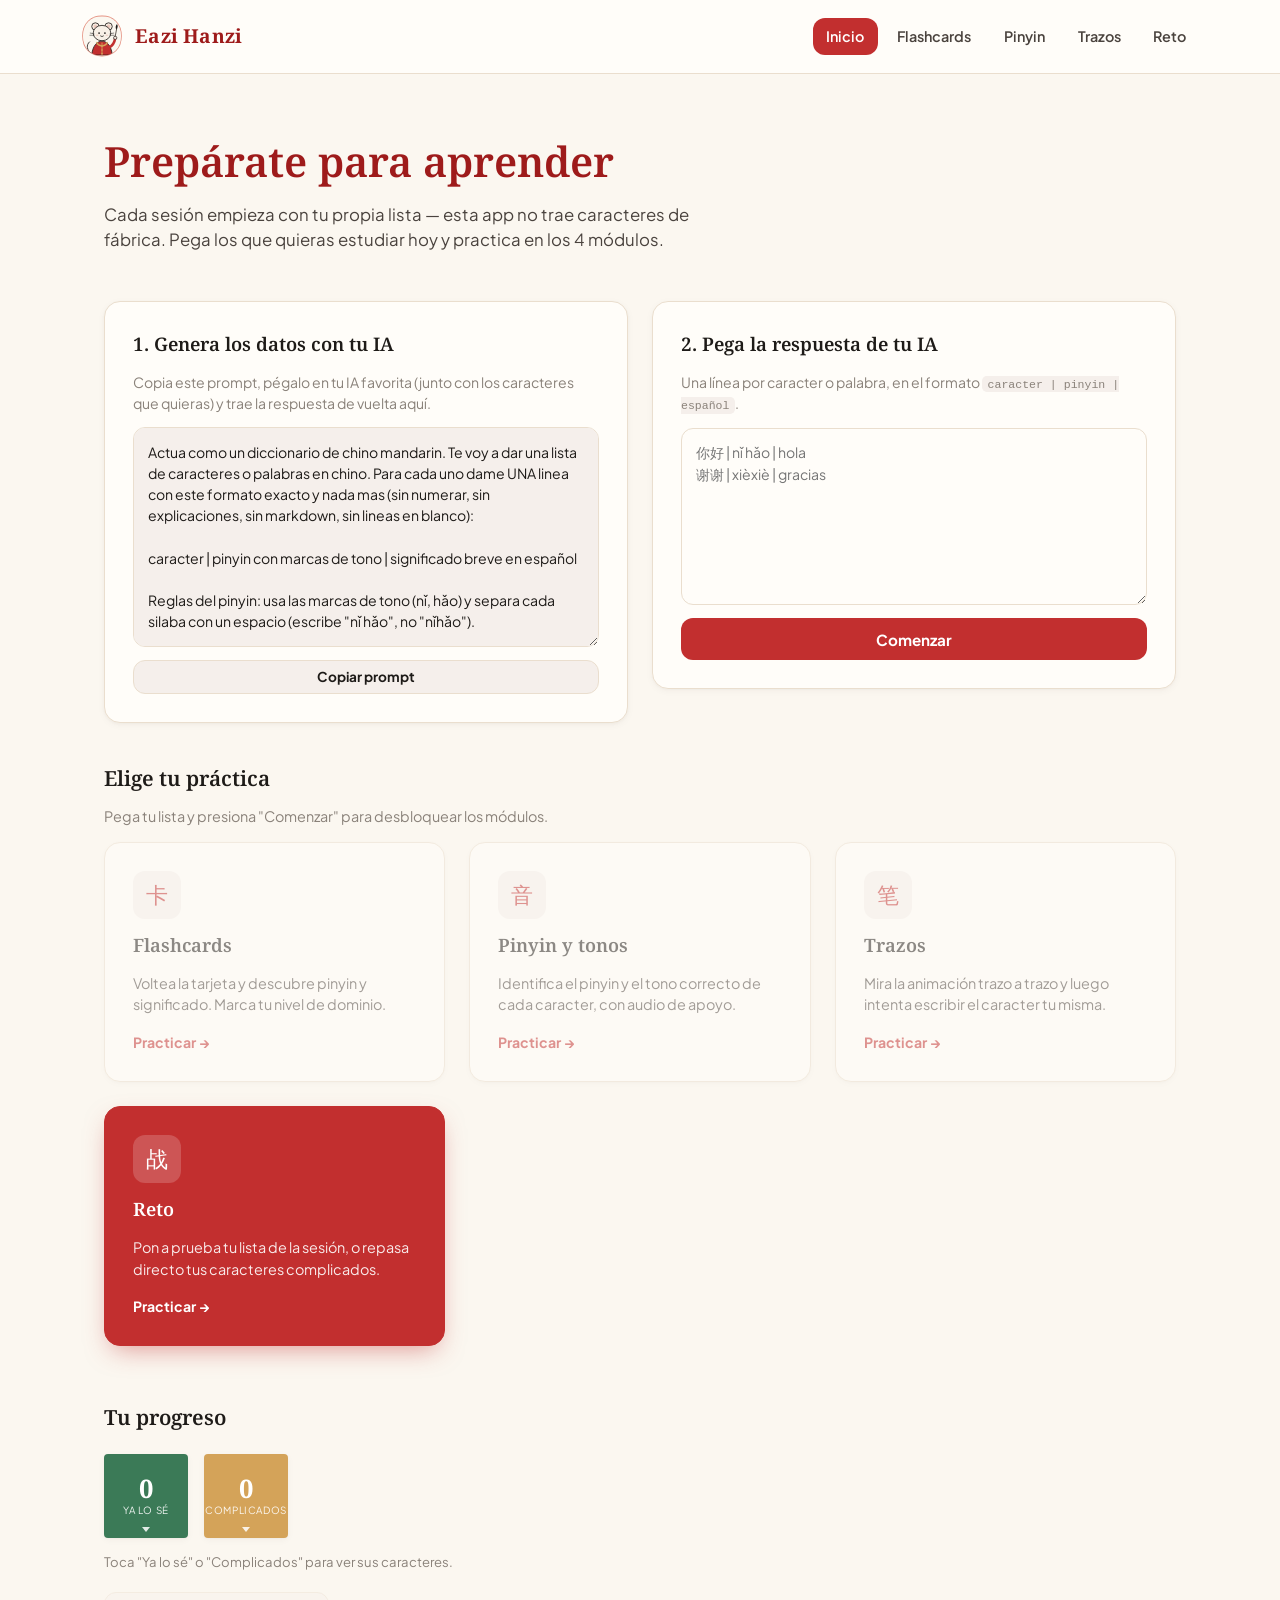
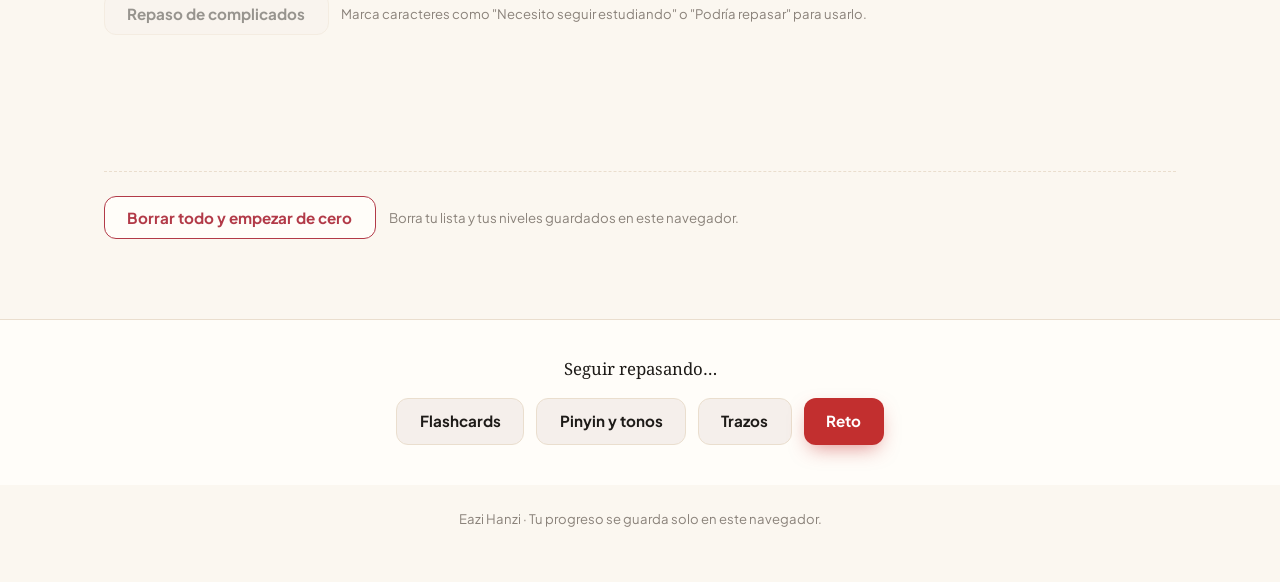
==== index.html @ 1be966c7 "Eazi Hanzi" ====
<!DOCTYPE html>
<html lang="es">
<head>
<meta charset="UTF-8">
<meta name="viewport" content="width=device-width, initial-scale=1.0">
<title>Eazi Hanzi — Prepárate para aprender</title>
<link rel="icon" href="assets/logo.svg" type="image/svg+xml">
<link rel="preconnect" href="https://fonts.googleapis.com">
<link href="https://fonts.googleapis.com/css2?family=Noto+Serif:wght@600;700&family=Plus+Jakarta+Sans:wght@400;500;600;700&display=swap" rel="stylesheet">
<link rel="stylesheet" href="css/design-system.css">
<link rel="stylesheet" href="css/home.css">
</head>
<body data-page="index">

<header class="site-header">
  <div class="container site-header__inner">
    <a href="index.html" class="brand">
      <img src="assets/logo.svg" alt="Mascota Eazi Hanzi" class="brand__logo">
      <span class="brand__name">Eazi Hanzi</span>
    </a>
    <nav class="main-nav">
      <a href="index.html" class="is-active">Inicio</a>
      <a href="flashcards.html">Flashcards</a>
      <a href="pinyin.html">Pinyin</a>
      <a href="trazos.html">Trazos</a>
      <a href="reto.html">Reto</a>
    </nav>
  </div>
</header>

<main>
  <section class="section hero">
    <div class="container">
      <h1 class="hero__title">Prepárate para aprender</h1>
      <p class="hero__subtitle">Cada sesión empieza con tu propia lista — esta app no trae caracteres de fábrica. Pega los que quieras estudiar hoy y practica en los 4 módulos.</p>
    </div>
  </section>

  <section class="section setup-section">
    <div class="container">
      <div class="setup-grid">

        <div class="card setup-panel">
          <h3>1. Genera los datos con tu IA</h3>
          <p class="text-muted setup-panel__hint">Copia este prompt, pégalo en tu IA favorita (junto con los caracteres que quieras) y trae la respuesta de vuelta aquí.</p>
          <textarea class="ai-prompt-box" id="ai-prompt-box" rows="9"></textarea>
          <button class="btn btn-secondary btn-block btn-sm" id="copy-prompt-btn">Copiar prompt</button>
        </div>

        <div class="card setup-panel">
          <h3>2. Pega la respuesta de tu IA</h3>
          <p class="text-muted setup-panel__hint">Una línea por caracter o palabra, en el formato <code>caracter | pinyin | español</code>.</p>
          <textarea id="ai-response-input" rows="7" placeholder="你好 | nǐ hǎo | hola&#10;谢谢 | xièxiè | gracias"></textarea>
          <button class="btn btn-primary btn-block" id="start-session-btn">Comenzar</button>
          <p class="setup-feedback" id="setup-feedback" hidden></p>
        </div>

      </div>

      <div class="active-list-summary" id="active-list-summary" hidden>
        <h3>Tu lista de esta sesión</h3>
        <div class="active-list-chips" id="active-list-chips"></div>
      </div>
    </div>
  </section>

  <section class="section modules-section">
    <div class="container">
      <h2 class="section-title">Elige tu práctica</h2>
      <p class="text-muted" id="modules-hint">Pega tu lista y presiona "Comenzar" para desbloquear los módulos.</p>

      <div class="grid" id="modules-grid">
        <a href="flashcards.html" class="card card--interactive module-card module-card--locked" style="grid-column: span 4;" data-module>
          <div class="module-card__icon">卡</div>
          <h3>Flashcards</h3>
          <p>Voltea la tarjeta y descubre pinyin y significado. Marca tu nivel de dominio.</p>
          <span class="module-card__cta">Practicar &rarr;</span>
        </a>
        <a href="pinyin.html" class="card card--interactive module-card module-card--locked" style="grid-column: span 4;" data-module>
          <div class="module-card__icon">音</div>
          <h3>Pinyin y tonos</h3>
          <p>Identifica el pinyin y el tono correcto de cada caracter, con audio de apoyo.</p>
          <span class="module-card__cta">Practicar &rarr;</span>
        </a>
        <a href="trazos.html" class="card card--interactive module-card module-card--locked" style="grid-column: span 4;" data-module>
          <div class="module-card__icon">笔</div>
          <h3>Trazos</h3>
          <p>Mira la animación trazo a trazo y luego intenta escribir el caracter tu misma.</p>
          <span class="module-card__cta">Practicar &rarr;</span>
        </a>
        <a href="reto.html" class="card card--interactive module-card module-card--reto" style="grid-column: span 4;">
          <div class="module-card__icon">战</div>
          <h3>Reto</h3>
          <p>Pon a prueba tu lista de la sesión, o repasa directo tus caracteres complicados.</p>
          <span class="module-card__cta">Practicar &rarr;</span>
        </a>
      </div>
    </div>
  </section>

  <section class="section" id="progress-panel"></section>

  <section class="section">
    <div class="container">
      <div class="reset-row">
        <button class="btn btn-danger-outline" id="reset-app-btn">Borrar todo y empezar de cero</button>
        <span class="text-muted reset-row__hint">Borra tu lista y tus niveles guardados en este navegador.</span>
      </div>
    </div>
  </section>
</main>

<footer class="site-footer" id="site-footer"></footer>

<p class="footer-note">Eazi Hanzi · Tu progreso se guarda solo en este navegador.</p>

<script src="js/pinyin-tones.js"></script>
<script src="js/storage.js"></script>
<script src="js/speech.js"></script>
<script src="js/parse.js"></script>
<script src="js/site-footer.js"></script>
<script src="js/progress-panel.js"></script>
<script src="js/home.js"></script>
</body>
</html>
---- css/design-system.css ----
/* =========================================================
   Eazi Hanzi Peng You — Design System
   "Warm Vermilion & Rice Paper"
   ========================================================= */

:root {
  /* Colores base */
  --color-primary: #C22F2F;
  --color-primary-hover: #B82525;
  --color-primary-active: #9E1B1B;
  --color-secondary: #D4A359;
  --color-tertiary: #3B7A57;

  --color-text: #1E1B18;
  --color-text-secondary: #4A433E;
  --color-text-muted: #8A827A;

  --color-bg: #FBF7F0;
  --color-surface: #FFFDF9;
  --color-surface-sunken: #F5EFEB;
  --color-border: #EADECE;

  --color-danger: #B23A48;
  --color-danger-bg: #F7E7E5;
  --color-success-bg: #E7F0EA;

  /* Tonos de pinyin */
  --tone-1: #C22F2F;
  --tone-2: #D4A359;
  --tone-3: #3B7A57;
  --tone-4: #7A3B69;
  --tone-neutral: #8A827A;

  /* Tipografia */
  --font-serif: 'Noto Serif', serif;
  --font-sans: 'Plus Jakarta Sans', sans-serif;

  /* Radios y sombras */
  --radius-card: 1rem;
  --radius-btn: 0.75rem;
  --radius-pill: 9999px;
  --radius-seal: 4px;
  --shadow-card: 0 2px 8px -1px rgba(65,48,30,0.05), 0 1px 3px 0 rgba(65,48,30,0.03);
  --shadow-card-hover: 0 8px 24px -4px rgba(65,48,30,0.08), 0 3px 6px -2px rgba(65,48,30,0.04);

  /* Espaciado */
  --space-section: 3rem;
}

/* ---------- Reset ---------- */
*, *::before, *::after { box-sizing: border-box; }
html, body { margin: 0; padding: 0; }
body {
  background: var(--color-bg);
  color: var(--color-text);
  font-family: var(--font-sans);
  line-height: 1.5;
  -webkit-font-smoothing: antialiased;
}
h1, h2, h3, h4 {
  font-family: var(--font-serif);
  color: var(--color-text);
  margin: 0 0 0.5em;
  font-weight: 600;
}
p { margin: 0 0 1em; color: var(--color-text-secondary); }
a { color: inherit; text-decoration: none; }
ul { list-style: none; margin: 0; padding: 0; }
button { font-family: inherit; cursor: pointer; }
img { max-width: 100%; display: block; }

/* ---------- Layout ---------- */
.container {
  width: 100%;
  max-width: 1120px;
  margin: 0 auto;
  padding: 0 1.5rem;
}
.grid {
  display: grid;
  gap: 1.5rem;
  grid-template-columns: repeat(4, 1fr);
}
@media (min-width: 640px) {
  .grid { grid-template-columns: repeat(8, 1fr); }
}
@media (min-width: 1024px) {
  .grid { grid-template-columns: repeat(12, 1fr); }
}
.section {
  padding: var(--space-section) 0;
}

/* ---------- Header / Nav ---------- */
.site-header {
  border-bottom: 1px solid var(--color-border);
  background: var(--color-surface);
}
.site-header__inner {
  display: flex;
  align-items: center;
  justify-content: space-between;
  gap: 1rem;
  padding: 0.9rem 0;
}
.brand {
  display: flex;
  align-items: center;
  gap: 0.7rem;
}
.brand__logo {
  width: 44px;
  height: 44px;
  flex-shrink: 0;
  transition: transform 0.35s cubic-bezier(0.34, 1.56, 0.64, 1);
}
.brand:hover .brand__logo { transform: rotate(-6deg) scale(1.06); }
.brand__name {
  font-family: var(--font-serif);
  color: var(--color-primary-active);
  font-size: 1.2rem;
  font-weight: 700;
  letter-spacing: 0.01em;
  line-height: 1.15;
}
.main-nav {
  display: flex;
  gap: 0.35rem;
  flex-wrap: wrap;
}
.main-nav a {
  padding: 0.5rem 0.85rem;
  border-radius: var(--radius-btn);
  font-size: 0.9rem;
  font-weight: 600;
  color: var(--color-text-secondary);
  transition: background 0.15s ease, color 0.15s ease;
}
.main-nav a:hover {
  background: var(--color-surface-sunken);
  color: var(--color-text);
}
.main-nav a.is-active {
  background: var(--color-primary);
  color: #fff;
}

/* ---------- Buttons ---------- */
.btn {
  display: inline-flex;
  align-items: center;
  justify-content: center;
  gap: 0.5rem;
  padding: 0.7rem 1.4rem;
  border-radius: var(--radius-btn);
  border: none;
  font-weight: 700;
  font-size: 0.95rem;
  transition: background 0.15s ease, transform 0.1s ease, box-shadow 0.15s ease;
  white-space: nowrap;
}
.btn:active { transform: translateY(1px); }
.btn:disabled { opacity: 0.45; cursor: not-allowed; transform: none; }

.btn-primary {
  background: var(--color-primary);
  color: #fff;
}
.btn-primary:hover:not(:disabled) { background: var(--color-primary-hover); }
.btn-primary:active:not(:disabled) { background: var(--color-primary-active); }

.btn-secondary {
  background: var(--color-surface-sunken);
  border: 1px solid var(--color-border);
  color: var(--color-text);
}
.btn-secondary:hover:not(:disabled) { background: #EFE6DC; }

.btn-ghost {
  background: transparent;
  color: var(--color-text-secondary);
}
.btn-ghost:hover:not(:disabled) { background: var(--color-surface-sunken); }

.btn-danger-outline {
  background: var(--color-surface);
  border: 1px solid var(--color-danger);
  color: var(--color-danger);
}
.btn-danger-outline:hover:not(:disabled) { background: var(--color-danger-bg); }

.btn-seal {
  width: 44px;
  height: 44px;
  padding: 0;
  border-radius: var(--radius-seal);
  background: var(--color-surface-sunken);
  border: 1px solid var(--color-border);
  color: var(--color-text);
  font-size: 1.1rem;
}
.btn-seal:hover:not(:disabled) { background: var(--color-primary); color: #fff; border-color: var(--color-primary); }
.btn-seal.is-active { background: var(--color-primary); color: #fff; border-color: var(--color-primary); }

.btn-block { width: 100%; }
.btn-sm { padding: 0.45rem 0.9rem; font-size: 0.85rem; }

/* ---------- Cards ---------- */
.card {
  background: var(--color-surface);
  border: 1px solid var(--color-border);
  border-radius: var(--radius-card);
  box-shadow: var(--shadow-card);
  transition: box-shadow 0.2s ease, transform 0.2s ease;
}
.card--interactive:hover {
  box-shadow: var(--shadow-card-hover);
  transform: translateY(-2px);
}

/* ---------- Module cards (home) ---------- */
.module-card {
  padding: 1.75rem;
  display: flex;
  flex-direction: column;
  gap: 0.75rem;
  height: 100%;
}
.module-card__icon {
  width: 48px;
  height: 48px;
  border-radius: var(--radius-btn);
  display: flex;
  align-items: center;
  justify-content: center;
  font-size: 1.4rem;
  background: var(--color-surface-sunken);
  color: var(--color-primary);
}
.module-card h3 { margin-bottom: 0.15rem; font-size: 1.15rem; }
.module-card p { font-size: 0.9rem; margin-bottom: 0.25rem; }
.module-card__cta {
  margin-top: auto;
  font-weight: 700;
  color: var(--color-primary);
  font-size: 0.88rem;
  display: flex;
  align-items: center;
  gap: 0.35rem;
}

/* ---------- Badges / Seals (progress) ---------- */
.seal-badge {
  display: inline-flex;
  flex-direction: column;
  align-items: center;
  justify-content: center;
  gap: 0.15rem;
  width: 84px;
  height: 84px;
  border-radius: var(--radius-seal);
  background: var(--color-primary);
  color: #fff;
  box-shadow: var(--shadow-card);
}
.seal-badge__value {
  font-family: var(--font-serif);
  font-size: 1.6rem;
  font-weight: 700;
  line-height: 1;
}
.seal-badge__label {
  font-size: 0.62rem;
  text-transform: uppercase;
  letter-spacing: 0.06em;
  opacity: 0.9;
}
.seal-badge--secondary { background: var(--color-secondary); }
.seal-badge--tertiary { background: var(--color-tertiary); }
.seal-badge--muted { background: var(--color-text-muted); }

/* ---------- Tone chips ---------- */
.tone-chip {
  display: inline-flex;
  align-items: center;
  gap: 0.3rem;
  padding: 0.3rem 0.75rem;
  border-radius: var(--radius-pill);
  font-size: 0.82rem;
  font-weight: 700;
  color: #fff;
}
.tone-chip--1 { background: var(--tone-1); }
.tone-chip--2 { background: var(--tone-2); }
.tone-chip--3 { background: var(--tone-3); }
.tone-chip--4 { background: var(--tone-4); }
.tone-chip--0, .tone-chip--5 { background: var(--tone-neutral); }
.tone-chip--outline {
  background: transparent;
  border: 1.5px solid currentColor;
}

/* ---------- Character display ---------- */
.hanzi-display {
  font-family: var(--font-serif);
  font-weight: 600;
  line-height: 1;
  color: var(--color-text);
  text-align: center;
}
.hanzi-display--hero {
  font-size: 56px;
}
@media (min-width: 768px) {
  .hanzi-display--hero { font-size: 80px; }
}

/* ---------- Tianzige / grid guide ---------- */
.tianzige {
  position: relative;
  width: 320px;
  height: 320px;
  max-width: 100%;
  aspect-ratio: 1 / 1;
  background: var(--color-surface-sunken);
  border: 1px solid var(--color-border);
  border-radius: var(--radius-card);
  overflow: hidden;
}
@media (min-width: 768px) {
  .tianzige { width: 440px; height: 440px; }
}
.tianzige::before,
.tianzige::after {
  content: '';
  position: absolute;
  z-index: 0;
}
.tianzige::before {
  top: 0; bottom: 0; left: 50%;
  width: 2px;
  transform: translateX(-1px);
  background-image: repeating-linear-gradient(to bottom, rgba(212,163,89,0.35) 0 6px, transparent 6px 12px);
}
.tianzige::after {
  left: 0; right: 0; top: 50%;
  height: 2px;
  transform: translateY(-1px);
  background-image: repeating-linear-gradient(to right, rgba(212,163,89,0.35) 0 6px, transparent 6px 12px);
}
.tianzige svg {
  position: relative;
  z-index: 1;
}
.tianzige__diag {
  position: absolute;
  inset: 0;
}
.tianzige__diag::before, .tianzige__diag::after {
  content: '';
  position: absolute;
  top: 0; left: 0; right: 0; bottom: 0;
}
.tianzige__target {
  position: absolute;
  inset: 0;
  z-index: 2;
}

/* ---------- Forms ---------- */
.field {
  display: flex;
  flex-direction: column;
  gap: 0.4rem;
  margin-bottom: 1.1rem;
}
.field label {
  font-size: 0.85rem;
  font-weight: 700;
  color: var(--color-text-secondary);
}
.field input[type="text"],
.field select {
  font-family: inherit;
  font-size: 1rem;
  padding: 0.65rem 0.85rem;
  border-radius: var(--radius-btn);
  border: 1px solid var(--color-border);
  background: var(--color-surface);
  color: var(--color-text);
}
.field input[type="text"]:focus,
.field select:focus {
  outline: none;
  border-color: var(--color-primary);
  box-shadow: 0 0 0 3px rgba(194,47,47,0.12);
}
.checkbox-row {
  display: flex;
  align-items: center;
  gap: 0.6rem;
  padding: 0.55rem 0.2rem;
}
.checkbox-row input { accent-color: var(--color-primary); width: 18px; height: 18px; }

/* ---------- Utility ---------- */
.text-muted { color: var(--color-text-muted); }
.text-center { text-align: center; }
.flex { display: flex; }
.flex-col { flex-direction: column; }
.items-center { align-items: center; }
.justify-center { justify-content: center; }
.justify-between { justify-content: space-between; }
.gap-1 { gap: 0.5rem; }
.gap-2 { gap: 1rem; }
.gap-3 { gap: 1.5rem; }
.mt-0 { margin-top: 0; }
.mb-0 { margin-bottom: 0; }

.feedback-correct {
  background: var(--color-success-bg);
  color: var(--color-tertiary);
  border: 1px solid var(--color-tertiary);
}
.feedback-incorrect {
  background: var(--color-danger-bg);
  color: var(--color-danger);
  border: 1px solid var(--color-danger);
}

/* ---------- Layout de práctica: contenido + panel de niveles a la derecha ---------- */
.practice-layout {
  display: grid;
  grid-template-columns: 1fr;
  gap: 1.75rem;
  align-items: start;
}
@media (min-width: 900px) {
  .practice-layout { grid-template-columns: minmax(0, 1fr) 260px; gap: 2.5rem; }
}

/* ---------- Panel de niveles de dominio (Flashcards, Pinyin, Trazos) ---------- */
.mastery-panel {
  display: flex;
  flex-direction: column;
  gap: 0.7rem;
  position: sticky;
  top: 1.5rem;
}
.mastery-panel__title {
  margin: 0 0 0.15rem;
  font-size: 0.78rem;
  font-weight: 800;
  text-transform: uppercase;
  letter-spacing: 0.07em;
  color: var(--color-text-muted);
}

/* Mientras el caracter no tenga nivel, el panel lo pide */
.mastery-panel.is-required .mastery-panel__title { color: var(--color-primary); }
@keyframes masteryNudge {
  0%, 100% { box-shadow: 0 0 0 0 rgba(194,47,47,0); }
  50% { box-shadow: 0 0 0 5px rgba(194,47,47,0.12); }
}
.mastery-panel.is-required .mastery-box {
  animation: masteryNudge 2.2s ease-in-out infinite;
  border-radius: var(--radius-card);
}
.mastery-panel.is-required .mastery-box:nth-child(3) { animation-delay: 0.15s; }
.mastery-panel.is-required .mastery-box:nth-child(4) { animation-delay: 0.3s; }

/* Aviso de que falta marcar el nivel */
.nav-hint {
  margin: 0.75rem 0 0;
  text-align: center;
  font-size: 0.85rem;
  font-weight: 700;
  color: var(--color-primary);
}

@media (prefers-reduced-motion: reduce) {
  .mastery-panel.is-required .mastery-box { animation: none; }
}

.mastery-box {
  --mastery-color: var(--color-text-muted);
  --mastery-tint: var(--color-surface-sunken);
  display: flex;
  align-items: center;
  justify-content: space-between;
  gap: 0.75rem;
  width: 100%;
  padding: 0.85rem 1rem;
  border-radius: var(--radius-card);
  border: 1.5px solid var(--mastery-color);
  background: var(--mastery-tint);
  color: var(--mastery-color);
  font-weight: 700;
  font-size: 0.85rem;
  text-align: left;
  transition:
    transform 0.22s cubic-bezier(0.34, 1.56, 0.64, 1),
    box-shadow 0.22s ease,
    background 0.2s ease,
    color 0.2s ease;
}
.mastery-box__label { line-height: 1.25; }
.mastery-box__count {
  display: inline-flex;
  align-items: center;
  justify-content: center;
  min-width: 30px;
  height: 30px;
  padding: 0 0.4rem;
  border-radius: var(--radius-seal);
  background: var(--mastery-color);
  color: #fff;
  font-family: var(--font-serif);
  font-size: 1rem;
  font-weight: 700;
  flex-shrink: 0;
  transition: transform 0.2s ease;
}
.mastery-box:hover {
  background: var(--mastery-color);
  color: #fff;
  transform: translateY(-3px);
  box-shadow: 0 10px 20px -8px var(--mastery-color);
}
.mastery-box:hover .mastery-box__count { background: rgba(255,255,255,0.25); }
.mastery-box:active { transform: translateY(-1px); }
.mastery-box.is-active {
  background: var(--mastery-color);
  color: #fff;
  box-shadow: 0 6px 16px -8px var(--mastery-color);
}
.mastery-box.is-active .mastery-box__count { background: rgba(255,255,255,0.25); }

.mastery-box--studying { --mastery-color: var(--color-danger); --mastery-tint: var(--color-danger-bg); }
.mastery-box--review { --mastery-color: #B8862B; --mastery-tint: #FBF0DE; }
.mastery-box--known { --mastery-color: var(--color-tertiary); --mastery-tint: var(--color-success-bg); }

/* la cajita "recibe" el caracter que le llega volando */
@keyframes masteryReceive {
  0% { transform: scale(1); }
  40% { transform: scale(1.09); }
  100% { transform: scale(1); }
}
.mastery-box.is-receiving { animation: masteryReceive 0.45s cubic-bezier(0.34, 1.56, 0.64, 1); }
.mastery-box.is-receiving .mastery-box__count { transform: scale(1.25); }

/* clon del caracter que viaja hasta la cajita */
.flying-hanzi {
  position: fixed;
  z-index: 60;
  pointer-events: none;
  font-family: var(--font-serif);
  font-weight: 600;
  color: var(--color-primary);
  line-height: 1;
  transform: translate(-50%, -50%);
}

@media (prefers-reduced-motion: reduce) {
  .flying-hanzi { display: none; }
  .mastery-box.is-receiving { animation: none; }
}

/* ---------- Opción de tono (compartido: Pinyin y Reto) ---------- */
.tone-option {
  --opt-color: var(--tone-neutral);
  display: flex;
  align-items: center;
  justify-content: center;
  gap: 0.6rem;
  padding: 0.85rem 0.75rem;
  border-radius: var(--radius-btn);
  border: 1.5px solid var(--opt-color);
  background: var(--color-surface-sunken);
  font-family: var(--font-sans);
  font-size: 1.15rem;
  font-weight: 700;
  letter-spacing: 0.03em;
  color: var(--color-text);
  transition:
    transform 0.2s cubic-bezier(0.34, 1.56, 0.64, 1),
    box-shadow 0.2s ease,
    background 0.2s ease,
    color 0.2s ease;
}
.tone-option__tone {
  display: inline-flex;
  align-items: center;
  justify-content: center;
  min-width: 22px;
  height: 22px;
  border-radius: var(--radius-pill);
  background: var(--opt-color);
  color: #fff;
  font-size: 0.7rem;
  font-weight: 800;
  flex-shrink: 0;
}
.tone-option:hover:not(:disabled) {
  transform: translateY(-3px);
  box-shadow: 0 10px 20px -10px var(--opt-color);
  background: var(--color-surface);
}
.tone-option:active:not(:disabled) { transform: translateY(-1px); }

.tone-option--tone1 { --opt-color: var(--tone-1); }
.tone-option--tone2 { --opt-color: var(--tone-2); }
.tone-option--tone3 { --opt-color: var(--tone-3); }
.tone-option--tone4 { --opt-color: var(--tone-4); }
.tone-option--tone0 { --opt-color: var(--tone-neutral); }

.tone-option.is-correct {
  background: var(--color-success-bg);
  border-color: var(--color-tertiary);
  color: var(--color-tertiary);
}
.tone-option.is-incorrect {
  background: var(--color-danger-bg);
  border-color: var(--color-danger);
  color: var(--color-danger);
}
.tone-option:disabled { cursor: default; transform: none; box-shadow: none; }

/* ---------- Switch de orden (lista / aleatorio) ---------- */
.order-switch {
  display: inline-flex;
  padding: 0.25rem;
  border-radius: var(--radius-pill);
  background: var(--color-surface-sunken);
  border: 1px solid var(--color-border);
}
.order-switch__btn {
  padding: 0.4rem 0.95rem;
  border: none;
  border-radius: var(--radius-pill);
  background: transparent;
  color: var(--color-text-muted);
  font-weight: 700;
  font-size: 0.8rem;
  transition: background 0.2s ease, color 0.2s ease, transform 0.2s ease;
}
.order-switch__btn:hover { color: var(--color-text); transform: translateY(-1px); }
.order-switch__btn.is-active {
  background: var(--color-primary);
  color: #fff;
  box-shadow: 0 4px 10px -4px rgba(194,47,47,0.5);
}

.mastery-tag {
  display: inline-flex;
  align-items: center;
  gap: 0.3rem;
  font-size: 0.72rem;
  font-weight: 800;
  padding: 0.2rem 0.55rem;
  border-radius: var(--radius-pill);
}
.mastery-tag--1 { background: var(--color-danger-bg); color: var(--color-danger); }
.mastery-tag--2 { background: #FBF0DE; color: #93701F; }
.mastery-tag--3 { background: var(--color-success-bg); color: var(--color-tertiary); }

/* ---------- Estado vacio (sin lista activa) ---------- */
.empty-state {
  max-width: 480px;
  margin: 2.5rem auto;
  padding: 2.5rem 2rem;
  text-align: center;
}
.empty-state h2 { margin-bottom: 0.5rem; }

/* ---------- Sección "Tu progreso" (compartida) ---------- */
.progress-section {
  padding-top: 0.5rem;
}
.progress-row {
  display: flex;
  gap: 1rem;
  flex-wrap: wrap;
}

.seal-badge--button {
  border: none;
  font-family: inherit;
  cursor: pointer;
  position: relative;
  transition: transform 0.22s cubic-bezier(0.34, 1.56, 0.64, 1), box-shadow 0.22s ease;
}
.seal-badge--button:hover {
  transform: translateY(-3px);
  box-shadow: var(--shadow-card-hover);
}
/* flechita que indica que se puede abrir */
.seal-badge--button::after {
  content: '';
  position: absolute;
  bottom: 6px;
  width: 0;
  height: 0;
  border-left: 4px solid transparent;
  border-right: 4px solid transparent;
  border-top: 5px solid rgba(255,255,255,0.85);
  transition: transform 0.25s ease;
}
.seal-badge--button.is-open::after { transform: rotate(180deg); }

.progress-hint {
  margin: 0.9rem 0 0;
  font-size: 0.82rem;
}

.progress-list {
  margin-top: 1rem;
  padding: 1.25rem;
  max-height: 340px;
  overflow-y: auto;
}
.progress-char-list {
  display: flex;
  flex-direction: column;
  gap: 0.5rem;
}
.progress-char {
  display: flex;
  align-items: center;
  flex-wrap: wrap;
  gap: 0.75rem;
  padding: 0.6rem 0.75rem;
  border-radius: var(--radius-btn);
  background: var(--color-surface-sunken);
  border: 1px solid var(--color-border);
}
.progress-char__hanzi {
  font-family: var(--font-serif);
  font-size: 1.5rem;
  line-height: 1;
  color: var(--color-text);
}
.progress-char__meaning {
  flex: 1;
  min-width: 120px;
  font-size: 0.9rem;
  color: var(--color-text-secondary);
}
.progress-char__audio {
  width: 34px;
  height: 34px;
  font-size: 0.9rem;
}

.progress-actions {
  margin-top: 1.25rem;
  display: flex;
  align-items: center;
  flex-wrap: wrap;
  gap: 0.75rem;
}
.progress-actions__note { font-size: 0.82rem; }

/* ---------- Botón de Reto: rojo y sobresalido ---------- */
.btn-reto {
  box-shadow: 0 8px 20px -6px rgba(194,47,47,0.55);
  transition: transform 0.22s cubic-bezier(0.34, 1.56, 0.64, 1), box-shadow 0.22s ease, background 0.15s ease;
}
.btn-reto:hover {
  transform: translateY(-3px) scale(1.03);
  box-shadow: 0 14px 28px -8px rgba(194,47,47,0.6);
}

/* ---------- Pie de página compartido ---------- */
.site-footer {
  margin-top: 2rem;
  border-top: 1px solid var(--color-border);
  background: var(--color-surface);
}
.site-footer__inner {
  padding: 2.25rem 1.5rem 2.5rem;
  display: flex;
  flex-direction: column;
  align-items: center;
  gap: 1rem;
  text-align: center;
}
.site-footer__title {
  margin: 0;
  font-family: var(--font-serif);
  font-size: 1.05rem;
  color: var(--color-text);
}
.site-footer__links {
  display: flex;
  flex-wrap: wrap;
  justify-content: center;
  gap: 0.75rem;
}
.site-footer__restart {
  margin-top: 0.5rem;
  padding-top: 1rem;
  border-top: 1px dashed var(--color-border);
  width: 100%;
  max-width: 420px;
}

.footer-note {
  padding: 1.5rem 0 2.5rem;
  text-align: center;
  color: var(--color-text-muted);
  font-size: 0.82rem;
}
---- css/home.css ----
.hero {
  padding-top: 3.5rem;
  padding-bottom: 1.5rem;
}
.hero__title {
  font-size: 2.1rem;
  color: var(--color-primary-active);
  margin-bottom: 0.6rem;
}
@media (min-width: 768px) {
  .hero__title { font-size: 2.6rem; }
}
.hero__subtitle {
  font-size: 1.05rem;
  max-width: 620px;
}

.section-title {
  font-size: 1.3rem;
  margin-bottom: 1.25rem;
}

/* ---------- Setup (prompt + textarea) ---------- */
.setup-section {
  padding-top: 0.5rem;
  padding-bottom: 1.5rem;
}
.setup-grid {
  display: grid;
  grid-template-columns: 1fr;
  gap: 1.5rem;
}
@media (min-width: 900px) {
  .setup-grid { grid-template-columns: 1fr 1fr; align-items: start; }
}
.setup-panel {
  padding: 1.75rem;
  display: flex;
  flex-direction: column;
  gap: 0.85rem;
}
.setup-panel h3 { margin-bottom: 0; }
.setup-panel__hint { font-size: 0.88rem; margin-bottom: 0; }
.setup-panel__hint code {
  background: var(--color-surface-sunken);
  padding: 0.1rem 0.35rem;
  border-radius: 0.3rem;
  font-size: 0.82em;
}

.ai-prompt-box,
#ai-response-input {
  width: 100%;
  font-family: var(--font-sans);
  font-size: 0.88rem;
  line-height: 1.5;
  padding: 0.85rem;
  border-radius: var(--radius-btn);
  border: 1px solid var(--color-border);
  background: var(--color-surface-sunken);
  color: var(--color-text);
  resize: vertical;
}
#ai-response-input {
  background: var(--color-surface);
}
#ai-response-input:focus {
  outline: none;
  border-color: var(--color-primary);
  box-shadow: 0 0 0 3px rgba(194,47,47,0.12);
}

.setup-feedback {
  margin: 0;
  padding: 0.6rem 0.9rem;
  border-radius: var(--radius-btn);
  font-weight: 600;
  font-size: 0.88rem;
}

/* ---------- Lista activa ---------- */
.active-list-summary {
  margin-top: 2rem;
}
.active-list-chips {
  display: flex;
  flex-wrap: wrap;
  gap: 0.5rem;
}
.active-list-chip {
  display: flex;
  align-items: center;
  gap: 0.4rem;
  padding: 0.4rem 0.75rem;
  border-radius: var(--radius-pill);
  background: var(--color-surface-sunken);
  border: 1px solid var(--color-border);
  font-size: 0.88rem;
}
.active-list-chip__hanzi { font-family: var(--font-serif); font-weight: 700; }
.active-list-chip--unresolved {
  background: var(--color-danger-bg);
  border-color: var(--color-danger);
  color: var(--color-danger);
}

/* ---------- Modulos ---------- */
.modules-section {
  padding-top: 1rem;
}
.modules-section__header {
  display: flex;
  align-items: center;
  justify-content: space-between;
  flex-wrap: wrap;
  gap: 1rem;
}
#modules-hint {
  font-size: 0.9rem;
  margin-top: -0.5rem;
}

.module-card--locked {
  opacity: 0.5;
  pointer-events: none;
}

/* El Reto va destacado en rojo */
.module-card--reto {
  background: var(--color-primary);
  border-color: var(--color-primary);
  box-shadow: 0 10px 26px -8px rgba(194,47,47,0.5);
}
.module-card--reto h3,
.module-card--reto p,
.module-card--reto .module-card__cta { color: #fff; }
.module-card--reto p { opacity: 0.9; }
.module-card--reto .module-card__icon {
  background: rgba(255,255,255,0.18);
  color: #fff;
}
.module-card--reto:hover {
  background: var(--color-primary-hover);
  box-shadow: 0 16px 34px -10px rgba(194,47,47,0.6);
}

/* ---------- Reinicio total ---------- */
.reset-row {
  margin-top: 2.5rem;
  padding-top: 1.5rem;
  border-top: 1px dashed var(--color-border);
  display: flex;
  align-items: center;
  flex-wrap: wrap;
  gap: 0.85rem;
}
.reset-row__hint { font-size: 0.83rem; }
/* Los estilos de "Tu progreso" viven en design-system.css porque la sección
   se comparte con los módulos de práctica. */
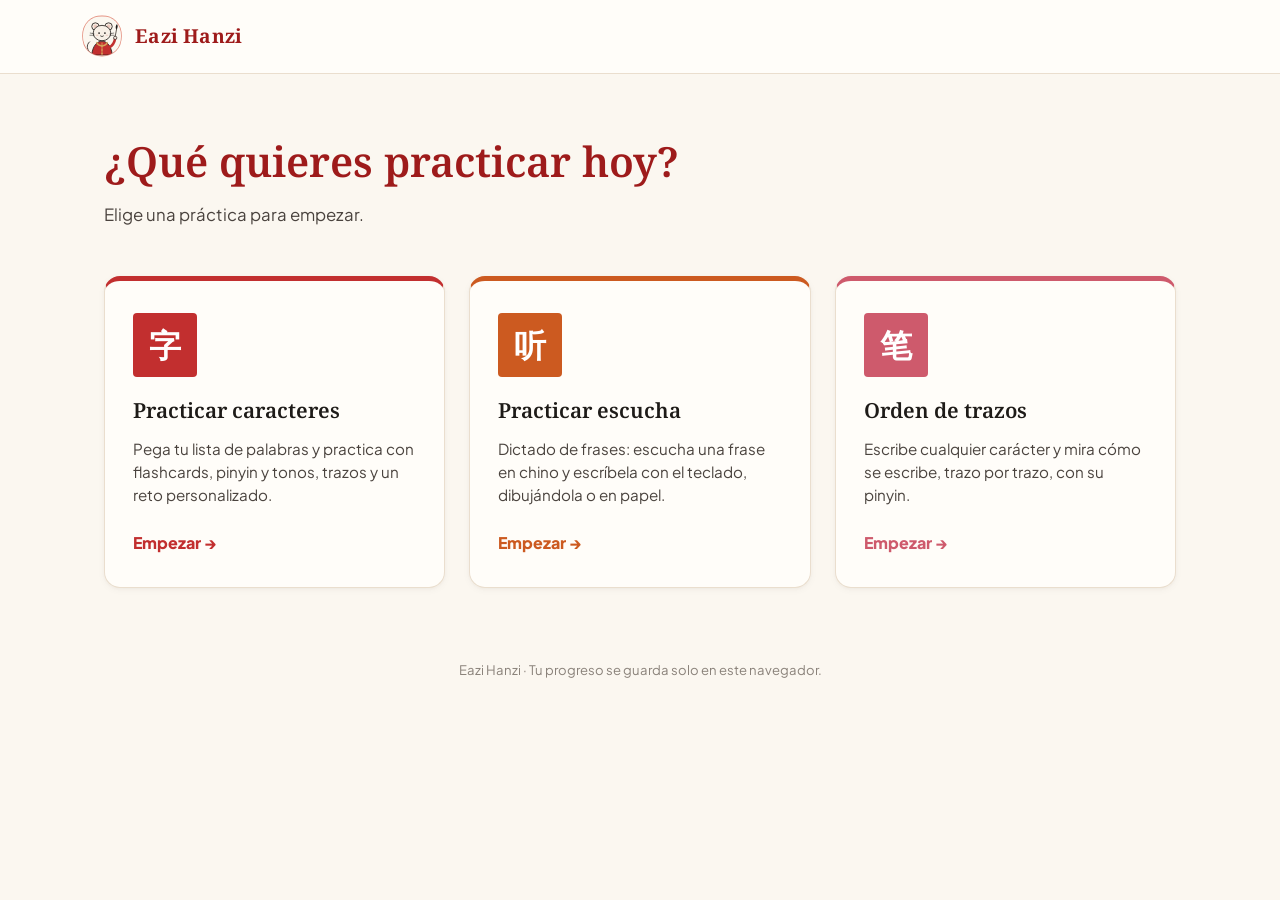
==== commit 45bda371: "Practica escucha y Orden de trazos. nueva pestaña" ====
--- a/index.html
+++ b/index.html
@@ -3,14 +3,14 @@
 <head>
 <meta charset="UTF-8">
 <meta name="viewport" content="width=device-width, initial-scale=1.0">
-<title>Eazi Hanzi — Prepárate para aprender</title>
+<title>Eazi Hanzi — ¿Qué quieres practicar?</title>
 <link rel="icon" href="assets/logo.svg" type="image/svg+xml">
 <link rel="preconnect" href="https://fonts.googleapis.com">
 <link href="https://fonts.googleapis.com/css2?family=Noto+Serif:wght@600;700&family=Plus+Jakarta+Sans:wght@400;500;600;700&display=swap" rel="stylesheet">
 <link rel="stylesheet" href="css/design-system.css">
 <link rel="stylesheet" href="css/home.css">
 </head>
-<body data-page="index">
+<body data-page="inicio">
 
 <header class="site-header">
   <div class="container site-header__inner">
@@ -18,108 +18,48 @@
       <img src="assets/logo.svg" alt="Mascota Eazi Hanzi" class="brand__logo">
       <span class="brand__name">Eazi Hanzi</span>
     </a>
-    <nav class="main-nav">
-      <a href="index.html" class="is-active">Inicio</a>
-      <a href="flashcards.html">Flashcards</a>
-      <a href="pinyin.html">Pinyin</a>
-      <a href="trazos.html">Trazos</a>
-      <a href="reto.html">Reto</a>
-    </nav>
   </div>
 </header>
 
 <main>
   <section class="section hero">
     <div class="container">
-      <h1 class="hero__title">Prepárate para aprender</h1>
-      <p class="hero__subtitle">Cada sesión empieza con tu propia lista — esta app no trae caracteres de fábrica. Pega los que quieras estudiar hoy y practica en los 4 módulos.</p>
+      <h1 class="hero__title">¿Qué quieres practicar hoy?</h1>
+      <p class="hero__subtitle">Elige una práctica para empezar.</p>
     </div>
   </section>
 
-  <section class="section setup-section">
+  <section class="section area-section">
     <div class="container">
-      <div class="setup-grid">
+      <div class="area-grid">
 
-        <div class="card setup-panel">
-          <h3>1. Genera los datos con tu IA</h3>
-          <p class="text-muted setup-panel__hint">Copia este prompt, pégalo en tu IA favorita (junto con los caracteres que quieras) y trae la respuesta de vuelta aquí.</p>
-          <textarea class="ai-prompt-box" id="ai-prompt-box" rows="9"></textarea>
-          <button class="btn btn-secondary btn-block btn-sm" id="copy-prompt-btn">Copiar prompt</button>
-        </div>
+        <a href="caracteres.html" class="card card--interactive area-card area-card--caracteres">
+          <div class="area-card__icon">字</div>
+          <h3>Practicar caracteres</h3>
+          <p>Pega tu lista de palabras y practica con flashcards, pinyin y tonos, trazos y un reto personalizado.</p>
+          <span class="area-card__cta">Empezar &rarr;</span>
+        </a>
 
-        <div class="card setup-panel">
-          <h3>2. Pega la respuesta de tu IA</h3>
-          <p class="text-muted setup-panel__hint">Una línea por caracter o palabra, en el formato <code>caracter | pinyin | español</code>.</p>
-          <textarea id="ai-response-input" rows="7" placeholder="你好 | nǐ hǎo | hola&#10;谢谢 | xièxiè | gracias"></textarea>
-          <button class="btn btn-primary btn-block" id="start-session-btn">Comenzar</button>
-          <p class="setup-feedback" id="setup-feedback" hidden></p>
-        </div>
+        <a href="escucha.html" class="card card--interactive area-card area-card--escucha">
+          <div class="area-card__icon">听</div>
+          <h3>Practicar escucha</h3>
+          <p>Dictado de frases: escucha una frase en chino y escríbela con el teclado, dibujándola o en papel.</p>
+          <span class="area-card__cta">Empezar &rarr;</span>
+        </a>
 
-      </div>
+        <a href="orden.html" class="card card--interactive area-card area-card--orden">
+          <div class="area-card__icon">笔</div>
+          <h3>Orden de trazos</h3>
+          <p>Escribe cualquier carácter y mira cómo se escribe, trazo por trazo, con su pinyin.</p>
+          <span class="area-card__cta">Empezar &rarr;</span>
+        </a>
 
-      <div class="active-list-summary" id="active-list-summary" hidden>
-        <h3>Tu lista de esta sesión</h3>
-        <div class="active-list-chips" id="active-list-chips"></div>
-      </div>
-    </div>
-  </section>
-
-  <section class="section modules-section">
-    <div class="container">
-      <h2 class="section-title">Elige tu práctica</h2>
-      <p class="text-muted" id="modules-hint">Pega tu lista y presiona "Comenzar" para desbloquear los módulos.</p>
-
-      <div class="grid" id="modules-grid">
-        <a href="flashcards.html" class="card card--interactive module-card module-card--locked" style="grid-column: span 4;" data-module>
-          <div class="module-card__icon">卡</div>
-          <h3>Flashcards</h3>
-          <p>Voltea la tarjeta y descubre pinyin y significado. Marca tu nivel de dominio.</p>
-          <span class="module-card__cta">Practicar &rarr;</span>
-        </a>
-        <a href="pinyin.html" class="card card--interactive module-card module-card--locked" style="grid-column: span 4;" data-module>
-          <div class="module-card__icon">音</div>
-          <h3>Pinyin y tonos</h3>
-          <p>Identifica el pinyin y el tono correcto de cada caracter, con audio de apoyo.</p>
-          <span class="module-card__cta">Practicar &rarr;</span>
-        </a>
-        <a href="trazos.html" class="card card--interactive module-card module-card--locked" style="grid-column: span 4;" data-module>
-          <div class="module-card__icon">笔</div>
-          <h3>Trazos</h3>
-          <p>Mira la animación trazo a trazo y luego intenta escribir el caracter tu misma.</p>
-          <span class="module-card__cta">Practicar &rarr;</span>
-        </a>
-        <a href="reto.html" class="card card--interactive module-card module-card--reto" style="grid-column: span 4;">
-          <div class="module-card__icon">战</div>
-          <h3>Reto</h3>
-          <p>Pon a prueba tu lista de la sesión, o repasa directo tus caracteres complicados.</p>
-          <span class="module-card__cta">Practicar &rarr;</span>
-        </a>
-      </div>
-    </div>
-  </section>
-
-  <section class="section" id="progress-panel"></section>
-
-  <section class="section">
-    <div class="container">
-      <div class="reset-row">
-        <button class="btn btn-danger-outline" id="reset-app-btn">Borrar todo y empezar de cero</button>
-        <span class="text-muted reset-row__hint">Borra tu lista y tus niveles guardados en este navegador.</span>
       </div>
     </div>
   </section>
 </main>
 
-<footer class="site-footer" id="site-footer"></footer>
-
 <p class="footer-note">Eazi Hanzi · Tu progreso se guarda solo en este navegador.</p>
 
-<script src="js/pinyin-tones.js"></script>
-<script src="js/storage.js"></script>
-<script src="js/speech.js"></script>
-<script src="js/parse.js"></script>
-<script src="js/site-footer.js"></script>
-<script src="js/progress-panel.js"></script>
-<script src="js/home.js"></script>
 </body>
 </html>
--- a/css/design-system.css
+++ b/css/design-system.css
@@ -24,6 +24,16 @@
   --color-danger-bg: #F7E7E5;
   --color-success-bg: #E7F0EA;
 
+  /* Color de cada area de la app (inicio, barra lateral y tema de cada pagina):
+     caracteres = bermellon, escucha = naranja caqui, orden de trazos = rosa durazno */
+  --area-escucha: #CC5A20;
+  --area-escucha-hover: #B94E18;
+  --area-escucha-active: #9C4012;
+  --area-orden: #CE5A6C;
+  --area-orden-hover: #B94D5E;
+  --area-orden-active: #9D3F4E;
+  --area-orden-tint: #FFEBCF;
+
   /* Tonos de pinyin */
   --tone-1: #C22F2F;
   --tone-2: #D4A359;
@@ -49,6 +59,11 @@
 
 /* ---------- Reset ---------- */
 *, *::before, *::after { box-sizing: border-box; }
+/* .btn y otras clases fuerzan su propio "display", lo que pisa el display:none
+   por defecto del atributo hidden (el CSS del autor le gana al del navegador
+   aunque empate en especificidad) — sin esto, un boton oculto con [hidden]
+   se seguia mostrando. */
+[hidden] { display: none !important; }
 html, body { margin: 0; padding: 0; }
 body {
   background: var(--color-bg);
@@ -181,6 +196,14 @@
   color: var(--color-text-secondary);
 }
 .btn-ghost:hover:not(:disabled) { background: var(--color-surface-sunken); }
+
+.btn-amber {
+  background: var(--color-secondary);
+  color: #fff;
+}
+.btn-amber:hover:not(:disabled) { background: #C6924A; }
+.btn-amber:active:not(:disabled) { background: #B8853F; }
+.btn-amber:disabled { opacity: 0.6; }
 
 .btn-danger-outline {
   background: var(--color-surface);
@@ -284,9 +307,9 @@
   display: inline-flex;
   align-items: center;
   gap: 0.3rem;
-  padding: 0.3rem 0.75rem;
+  padding: 0.35rem 0.9rem;
   border-radius: var(--radius-pill);
-  font-size: 0.82rem;
+  font-size: 1rem;
   font-weight: 700;
   color: #fff;
 }
@@ -309,10 +332,10 @@
   text-align: center;
 }
 .hanzi-display--hero {
-  font-size: 56px;
+  font-size: 68px;
 }
 @media (min-width: 768px) {
-  .hanzi-display--hero { font-size: 80px; }
+  .hanzi-display--hero { font-size: 100px; }
 }
 
 /* ---------- Tianzige / grid guide ---------- */
@@ -347,6 +370,17 @@
   height: 2px;
   transform: translateY(-1px);
   background-image: repeating-linear-gradient(to right, rgba(212,163,89,0.35) 0 6px, transparent 6px 12px);
+}
+/* El canvas debe quedar posicionado (no "static") para pintarse encima de las
+   guias punteadas de arriba (::before/::after) — sin esto, un elemento sin
+   position queda por debajo de los pseudo-elementos posicionados del padre y
+   la guia tapa lo dibujado. */
+.freehand-canvas {
+  position: relative;
+  z-index: 1;
+  display: block;
+  cursor: crosshair;
+  touch-action: none;
 }
 .tianzige svg {
   position: relative;
@@ -736,14 +770,14 @@
 }
 .progress-char__hanzi {
   font-family: var(--font-serif);
-  font-size: 1.5rem;
+  font-size: 1.9rem;
   line-height: 1;
   color: var(--color-text);
 }
 .progress-char__meaning {
   flex: 1;
   min-width: 120px;
-  font-size: 0.9rem;
+  font-size: 1.05rem;
   color: var(--color-text-secondary);
 }
 .progress-char__audio {
@@ -770,6 +804,101 @@
   transform: translateY(-3px) scale(1.03);
   box-shadow: 0 14px 28px -8px rgba(194,47,47,0.6);
 }
+
+/* ---------- Botón de deshacer en tableros de dibujo libre ---------- */
+.freehand-undo {
+  position: absolute;
+  top: 8px;
+  right: 8px;
+  z-index: 3;
+  width: 36px;
+  height: 36px;
+  padding: 0;
+  border-radius: var(--radius-seal);
+  border: 1px solid var(--color-border);
+  background: var(--color-surface);
+  color: var(--color-text-secondary);
+  font-size: 1.15rem;
+  line-height: 1;
+  transition: background 0.15s ease, color 0.15s ease, opacity 0.15s ease;
+}
+.freehand-undo:hover:not(:disabled) { background: var(--color-primary); border-color: var(--color-primary); color: #fff; }
+.freehand-undo:disabled { opacity: 0.4; cursor: default; }
+
+/* ---------- Barra lateral de modo (letras / escucha) ---------- */
+.app-shell {
+  display: grid;
+  grid-template-columns: 1fr;
+  align-items: start;
+}
+@media (min-width: 900px) {
+  .app-shell { grid-template-columns: 240px minmax(0, 1fr); }
+}
+.mode-sidebar {
+  padding: 1.25rem 1.5rem 0;
+}
+@media (min-width: 900px) {
+  .mode-sidebar {
+    position: sticky;
+    top: 0;
+    min-height: calc(100vh - 140px);
+    padding: 2.5rem 1.25rem;
+    border-right: 1px solid var(--color-border);
+    background: var(--color-surface);
+  }
+}
+.mode-sidebar__title {
+  margin: 0 0 0.75rem;
+  font-size: 0.78rem;
+  font-weight: 800;
+  text-transform: uppercase;
+  letter-spacing: 0.07em;
+  color: var(--color-text-muted);
+}
+.mode-sidebar__nav {
+  display: flex;
+  flex-direction: column;
+  gap: 0.6rem;
+}
+@media (max-width: 899px) {
+  .mode-sidebar__nav { flex-direction: row; }
+  .mode-sidebar__nav > * { flex: 1; }
+  .mode-sidebar__text small { display: none; }
+}
+.mode-sidebar__item {
+  display: flex;
+  align-items: center;
+  gap: 0.75rem;
+  padding: 0.8rem 0.9rem;
+  border-radius: var(--radius-card);
+  border: 1.5px solid var(--color-border);
+  background: var(--color-surface-sunken);
+  transition: transform 0.2s cubic-bezier(0.34, 1.56, 0.64, 1), box-shadow 0.2s ease, background 0.15s ease;
+}
+.mode-sidebar__item:hover { transform: translateX(3px); box-shadow: var(--shadow-card-hover); }
+.mode-sidebar__item.is-active {
+  background: var(--color-primary);
+  border-color: var(--color-primary);
+  color: #fff;
+}
+.mode-sidebar__item.is-active small { color: rgba(255,255,255,0.85); }
+.mode-sidebar__icon {
+  display: flex;
+  align-items: center;
+  justify-content: center;
+  width: 38px;
+  height: 38px;
+  flex-shrink: 0;
+  border-radius: var(--radius-seal);
+  background: var(--color-surface);
+  color: var(--color-primary);
+  font-family: var(--font-serif);
+  font-size: 1.3rem;
+  font-weight: 700;
+}
+.mode-sidebar__text { display: flex; flex-direction: column; line-height: 1.25; }
+.mode-sidebar__text strong { font-size: 0.92rem; }
+.mode-sidebar__text small { font-size: 0.74rem; color: var(--color-text-muted); }
 
 /* ---------- Pie de página compartido ---------- */
 .site-footer {
--- a/css/home.css
+++ b/css/home.css
@@ -144,6 +144,50 @@
   box-shadow: 0 16px 34px -10px rgba(194,47,47,0.6);
 }
 
+/* ---------- Selector de area (inicio) ---------- */
+.area-section { padding-top: 0.5rem; }
+.area-grid {
+  display: grid;
+  grid-template-columns: 1fr;
+  gap: 1.5rem;
+}
+@media (min-width: 900px) {
+  .area-grid { grid-template-columns: repeat(3, 1fr); }
+}
+.area-card {
+  --area-color: var(--color-primary);
+  --area-color-hover: var(--color-primary-hover);
+  display: flex;
+  flex-direction: column;
+  gap: 0.75rem;
+  padding: 2rem 1.75rem;
+  border-top: 5px solid var(--area-color);
+}
+.area-card--escucha { --area-color: var(--area-escucha); --area-color-hover: var(--area-escucha-hover); }
+.area-card--orden { --area-color: var(--area-orden); --area-color-hover: var(--area-orden-hover); }
+.area-card__icon {
+  width: 64px;
+  height: 64px;
+  display: flex;
+  align-items: center;
+  justify-content: center;
+  border-radius: var(--radius-seal);
+  background: var(--area-color);
+  color: #fff;
+  font-family: var(--font-serif);
+  font-size: 2rem;
+  font-weight: 700;
+}
+.area-card h3 { margin: 0.4rem 0 0; font-size: 1.3rem; }
+.area-card p { margin: 0; font-size: 0.95rem; }
+.area-card__cta {
+  margin-top: auto;
+  padding-top: 0.75rem;
+  font-weight: 800;
+  color: var(--area-color);
+}
+.area-card:hover .area-card__cta { color: var(--area-color-hover); }
+
 /* ---------- Reinicio total ---------- */
 .reset-row {
   margin-top: 2.5rem;
